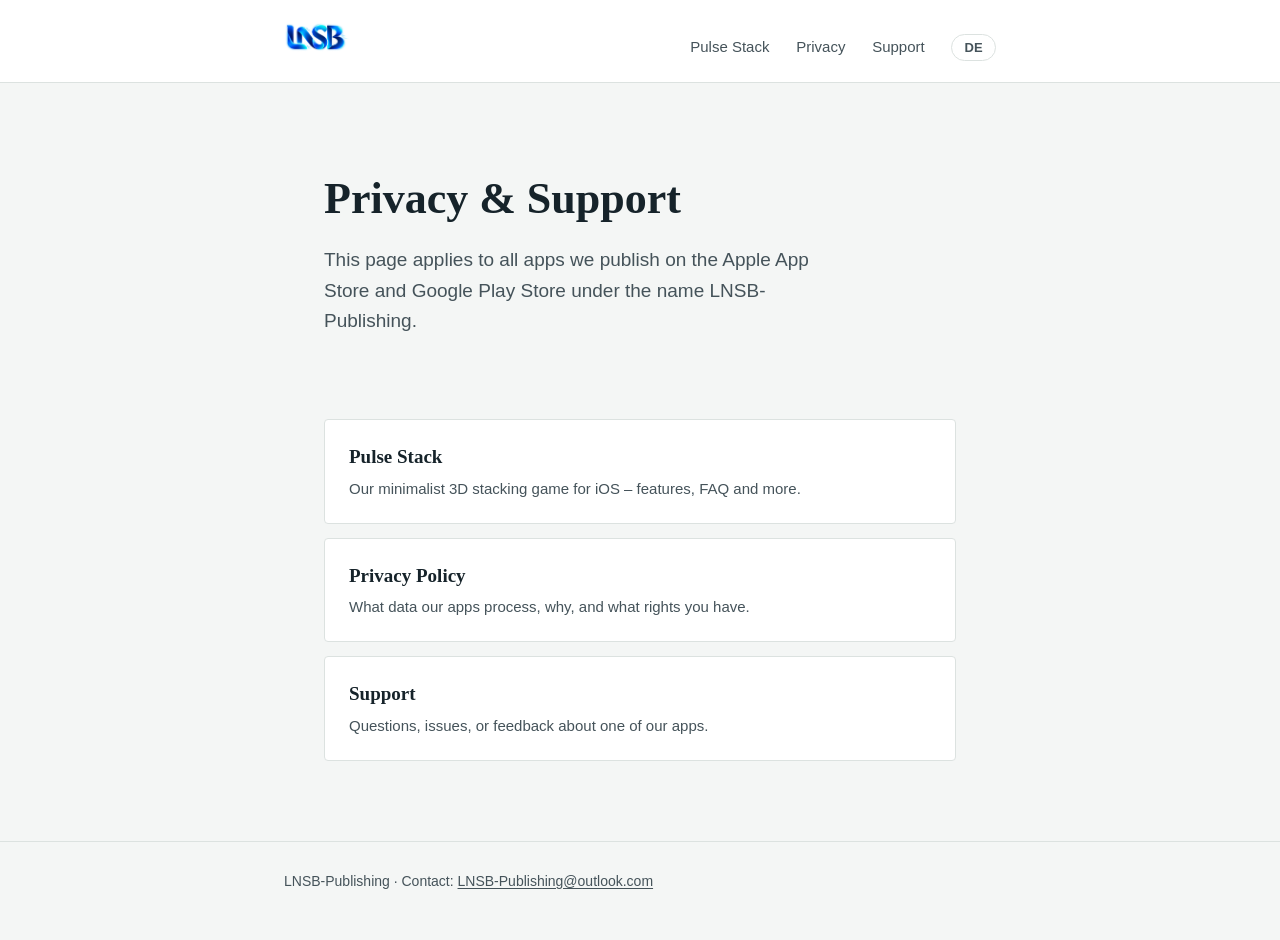
==== index.html @ 6f84be11 "Add files via upload" ====
<!DOCTYPE html>
<html lang="en">
<head>
<meta charset="UTF-8">
<meta name="viewport" content="width=device-width, initial-scale=1">
<title>LNSB-Publishing – Privacy &amp; Support</title>
<meta name="description" content="Privacy policy and support for all apps by LNSB-Publishing.">
<link rel="icon" type="image/png" href="favicon.png">
<link rel="stylesheet" href="style.css">
</head>
<body>

<header class="site-header">
  <div class="wrap">
    <a class="wordmark" href="index.html"><img src="logo-lnsb.png" alt="LNSB-Publishing" height="30"></a>
    <nav class="site-nav">
      <a href="marketing.html">Pulse Stack</a>
      <a href="privacy.html">Privacy</a>
      <a href="support.html">Support</a>
      <a class="lang-switch" href="de/index.html" hreflang="de">DE</a>
    </nav>
  </div>
</header>

<main>
  <div class="hero">
    <h1>Privacy &amp; Support</h1>
    <p>This page applies to all apps we publish on the Apple App Store and Google Play Store under the name LNSB-Publishing.</p>
  </div>

  <div class="links">
    <a class="link-tile" href="marketing.html">
      <div class="title">Pulse Stack</div>
      <div class="desc">Our minimalist 3D stacking game for iOS – features, FAQ and more.</div>
    </a>
    <a class="link-tile" href="privacy.html">
      <div class="title">Privacy Policy</div>
      <div class="desc">What data our apps process, why, and what rights you have.</div>
    </a>
    <a class="link-tile" href="support.html">
      <div class="title">Support</div>
      <div class="desc">Questions, issues, or feedback about one of our apps.</div>
    </a>
  </div>
</main>

<footer class="site-footer">
  <div class="wrap">
    LNSB-Publishing · Contact: <a href="mailto:LNSB-Publishing@outlook.com">LNSB-Publishing@outlook.com</a>
  </div>
</footer>

</body>
</html>
---- style.css ----
:root {
  --bg: #F4F6F5;
  --paper: #FFFFFF;
  --ink: #16232A;
  --ink-soft: #45535A;
  --hairline: #DCE2E0;
  --accent: #1F6B63;
  --accent-soft: #E4EEEC;
}

* { box-sizing: border-box; }

html { -webkit-text-size-adjust: 100%; }

body {
  margin: 0;
  background: var(--bg);
  color: var(--ink);
  font-family: -apple-system, BlinkMacSystemFont, "Segoe UI", Roboto, Helvetica, Arial, sans-serif;
  font-size: 17px;
  line-height: 1.6;
  -webkit-font-smoothing: antialiased;
}

h1, h2, h3 {
  font-family: Georgia, "Iowan Old Style", "Times New Roman", serif;
  font-weight: 600;
  line-height: 1.25;
  color: var(--ink);
}

a { color: var(--accent); text-decoration-thickness: 1px; text-underline-offset: 2px; }
a:hover { text-decoration-thickness: 2px; }

/* ---------- Header / Footer ---------- */

.site-header {
  border-bottom: 1px solid var(--hairline);
  background: var(--paper);
}

.site-header .wrap {
  max-width: 760px;
  margin: 0 auto;
  padding: 22px 24px;
  display: flex;
  align-items: baseline;
  justify-content: space-between;
  gap: 16px;
  flex-wrap: wrap;
}

.wordmark {
  display: inline-flex;
  align-items: center;
  font-family: Georgia, "Iowan Old Style", "Times New Roman", serif;
  font-size: 20px;
  font-weight: 700;
  color: var(--ink);
  text-decoration: none;
  letter-spacing: 0.01em;
}

.wordmark img {
  display: block;
  height: 30px;
  width: auto;
}

.site-nav a {
  margin-left: 22px;
  color: var(--ink-soft);
  font-size: 15px;
  text-decoration: none;
  border-bottom: 1px solid transparent;
  padding-bottom: 2px;
}

.site-nav a:hover,
.site-nav a[aria-current="page"] {
  color: var(--ink);
  border-bottom-color: var(--accent);
}

.site-nav a.lang-switch {
  margin-left: 22px;
  padding: 5px 12px;
  border: 1px solid var(--hairline);
  border-radius: 20px;
  color: var(--ink-soft);
  font-size: 13px;
  font-weight: 600;
  letter-spacing: 0.02em;
  text-transform: uppercase;
}

.site-nav a.lang-switch:hover {
  color: var(--paper);
  background: var(--accent);
  border-color: var(--accent);
}

.site-footer {
  border-top: 1px solid var(--hairline);
  margin-top: 64px;
}

.site-footer .wrap {
  max-width: 760px;
  margin: 0 auto;
  padding: 28px 24px 48px;
  color: var(--ink-soft);
  font-size: 14px;
}

.site-footer a { color: var(--ink-soft); }

/* ---------- Document layout (privacy / support) ---------- */

main.doc {
  max-width: 680px;
  margin: 0 auto;
  padding: 56px 24px 40px;
}

main.doc .eyebrow {
  color: var(--accent);
  font-size: 15px;
  margin: 0 0 6px;
}

main.doc h1 {
  font-size: 34px;
  margin: 0 0 8px;
}

main.doc .updated {
  color: var(--ink-soft);
  font-size: 14px;
  margin: 0 0 40px;
}

main.doc .lede {
  font-size: 18px;
  color: var(--ink-soft);
  margin-bottom: 40px;
}

main.doc section {
  padding: 28px 0;
  border-top: 1px solid var(--hairline);
}

main.doc section:first-of-type { border-top: none; padding-top: 0; }

main.doc h2 {
  font-size: 21px;
  margin: 0 0 4px;
  display: flex;
  gap: 12px;
  align-items: baseline;
}

main.doc h2 .num {
  font-family: -apple-system, BlinkMacSystemFont, "Segoe UI", Roboto, Helvetica, Arial, sans-serif;
  font-weight: 600;
  color: var(--accent);
  font-size: 16px;
}

main.doc h3 {
  font-size: 17px;
  margin: 20px 0 6px;
}

main.doc p { margin: 12px 0; }
main.doc ul { margin: 12px 0; padding-left: 22px; }
main.doc li { margin: 6px 0; }

.callout {
  background: var(--accent-soft);
  border-left: 3px solid var(--accent);
  padding: 14px 18px;
  border-radius: 2px;
  font-size: 15px;
  color: var(--ink);
  margin: 20px 0;
}

.note {
  font-size: 14px;
  color: var(--ink-soft);
  font-style: italic;
}

table.data-table {
  width: 100%;
  border-collapse: collapse;
  margin: 16px 0;
  font-size: 15px;
}

table.data-table th, table.data-table td {
  text-align: left;
  padding: 10px 12px;
  border-bottom: 1px solid var(--hairline);
  vertical-align: top;
}

table.data-table th {
  color: var(--ink-soft);
  font-weight: 600;
  font-size: 13px;
  text-transform: none;
}

/* ---------- Homepage ---------- */

.hero {
  max-width: 680px;
  margin: 0 auto;
  padding: 88px 24px 40px;
}

.hero h1 {
  font-size: 44px;
  margin: 0 0 18px;
}

.hero p {
  font-size: 19px;
  color: var(--ink-soft);
  max-width: 46ch;
}

.links {
  max-width: 680px;
  margin: 24px auto 80px;
  padding: 0 24px;
  display: grid;
  gap: 14px;
}

.link-tile {
  display: block;
  padding: 22px 24px;
  background: var(--paper);
  border: 1px solid var(--hairline);
  border-radius: 4px;
  text-decoration: none;
  color: var(--ink);
  transition: border-color 0.15s ease;
}

.link-tile:hover { border-color: var(--accent); }

.link-tile .title {
  font-family: Georgia, "Iowan Old Style", "Times New Roman", serif;
  font-size: 19px;
  font-weight: 700;
  margin-bottom: 4px;
}

.link-tile .desc {
  color: var(--ink-soft);
  font-size: 15px;
}

@media (max-width: 480px) {
  .hero h1 { font-size: 34px; }
  main.doc h1 { font-size: 28px; }
  .site-nav a { margin-left: 14px; }
}
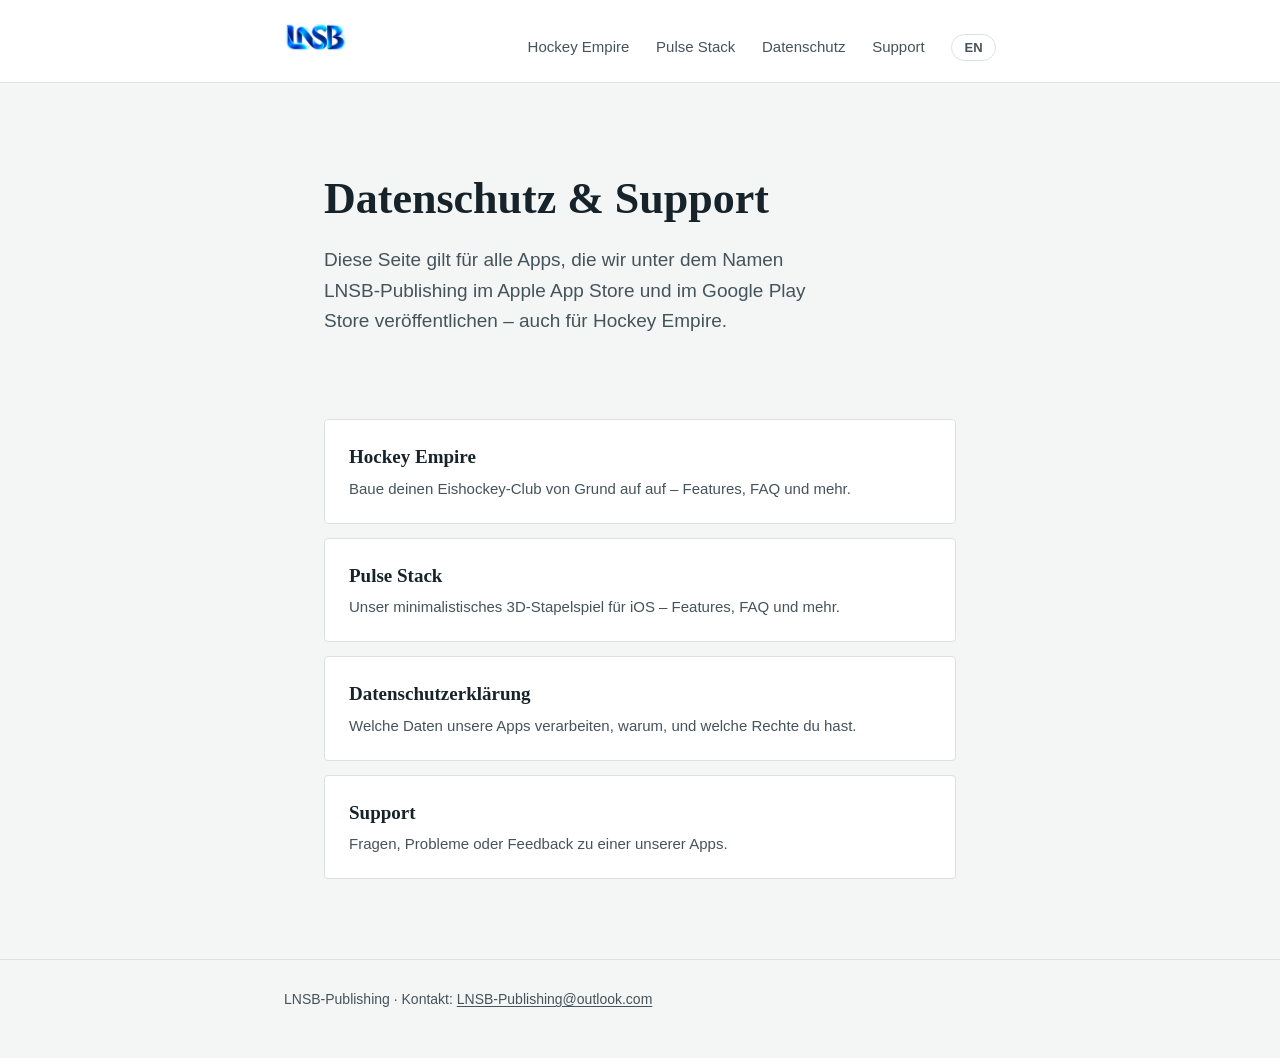
==== commit 04a883f8: "Add files via upload" ====
--- a/index.html
+++ b/index.html
@@ -1,52 +1,58 @@
 <!DOCTYPE html>
-<html lang="en">
+<html lang="de">
 <head>
 <meta charset="UTF-8">
 <meta name="viewport" content="width=device-width, initial-scale=1">
-<title>LNSB-Publishing – Privacy &amp; Support</title>
-<meta name="description" content="Privacy policy and support for all apps by LNSB-Publishing.">
-<link rel="icon" type="image/png" href="favicon.png">
-<link rel="stylesheet" href="style.css">
+<title>LNSB-Publishing – Datenschutz &amp; Support</title>
+<meta name="description" content="Datenschutzerklärung und Support für alle Apps von LNSB-Publishing, inklusive Hockey Empire.">
+<link rel="icon" type="image/png" href="../favicon.png">
+<link rel="alternate" hreflang="en" href="../index.html">
+<link rel="stylesheet" href="../style.css">
 </head>
 <body>
 
 <header class="site-header">
   <div class="wrap">
-    <a class="wordmark" href="index.html"><img src="logo-lnsb.png" alt="LNSB-Publishing" height="30"></a>
+    <a class="wordmark" href="index.html"><img src="../logo-lnsb.png" alt="LNSB-Publishing" height="30"></a>
     <nav class="site-nav">
+      <a href="hockey-empire.html">Hockey Empire</a>
       <a href="marketing.html">Pulse Stack</a>
-      <a href="privacy.html">Privacy</a>
+      <a href="privacy.html">Datenschutz</a>
       <a href="support.html">Support</a>
-      <a class="lang-switch" href="de/index.html" hreflang="de">DE</a>
+      <a class="lang-switch" href="../index.html" hreflang="en">EN</a>
     </nav>
   </div>
 </header>
 
 <main>
   <div class="hero">
-    <h1>Privacy &amp; Support</h1>
-    <p>This page applies to all apps we publish on the Apple App Store and Google Play Store under the name LNSB-Publishing.</p>
+    <h1>Datenschutz &amp; Support</h1>
+    <p>Diese Seite gilt für alle Apps, die wir unter dem Namen LNSB-Publishing im Apple App Store und im Google Play Store veröffentlichen – auch für Hockey Empire.</p>
   </div>
 
   <div class="links">
+    <a class="link-tile" href="hockey-empire.html">
+      <div class="title">Hockey Empire</div>
+      <div class="desc">Baue deinen Eishockey-Club von Grund auf auf – Features, FAQ und mehr.</div>
+    </a>
     <a class="link-tile" href="marketing.html">
       <div class="title">Pulse Stack</div>
-      <div class="desc">Our minimalist 3D stacking game for iOS – features, FAQ and more.</div>
+      <div class="desc">Unser minimalistisches 3D-Stapelspiel für iOS – Features, FAQ und mehr.</div>
     </a>
     <a class="link-tile" href="privacy.html">
-      <div class="title">Privacy Policy</div>
-      <div class="desc">What data our apps process, why, and what rights you have.</div>
+      <div class="title">Datenschutzerklärung</div>
+      <div class="desc">Welche Daten unsere Apps verarbeiten, warum, und welche Rechte du hast.</div>
     </a>
     <a class="link-tile" href="support.html">
       <div class="title">Support</div>
-      <div class="desc">Questions, issues, or feedback about one of our apps.</div>
+      <div class="desc">Fragen, Probleme oder Feedback zu einer unserer Apps.</div>
     </a>
   </div>
 </main>
 
 <footer class="site-footer">
   <div class="wrap">
-    LNSB-Publishing · Contact: <a href="mailto:LNSB-Publishing@outlook.com">LNSB-Publishing@outlook.com</a>
+    LNSB-Publishing · Kontakt: <a href="mailto:LNSB-Publishing@outlook.com">LNSB-Publishing@outlook.com</a>
   </div>
 </footer>
 
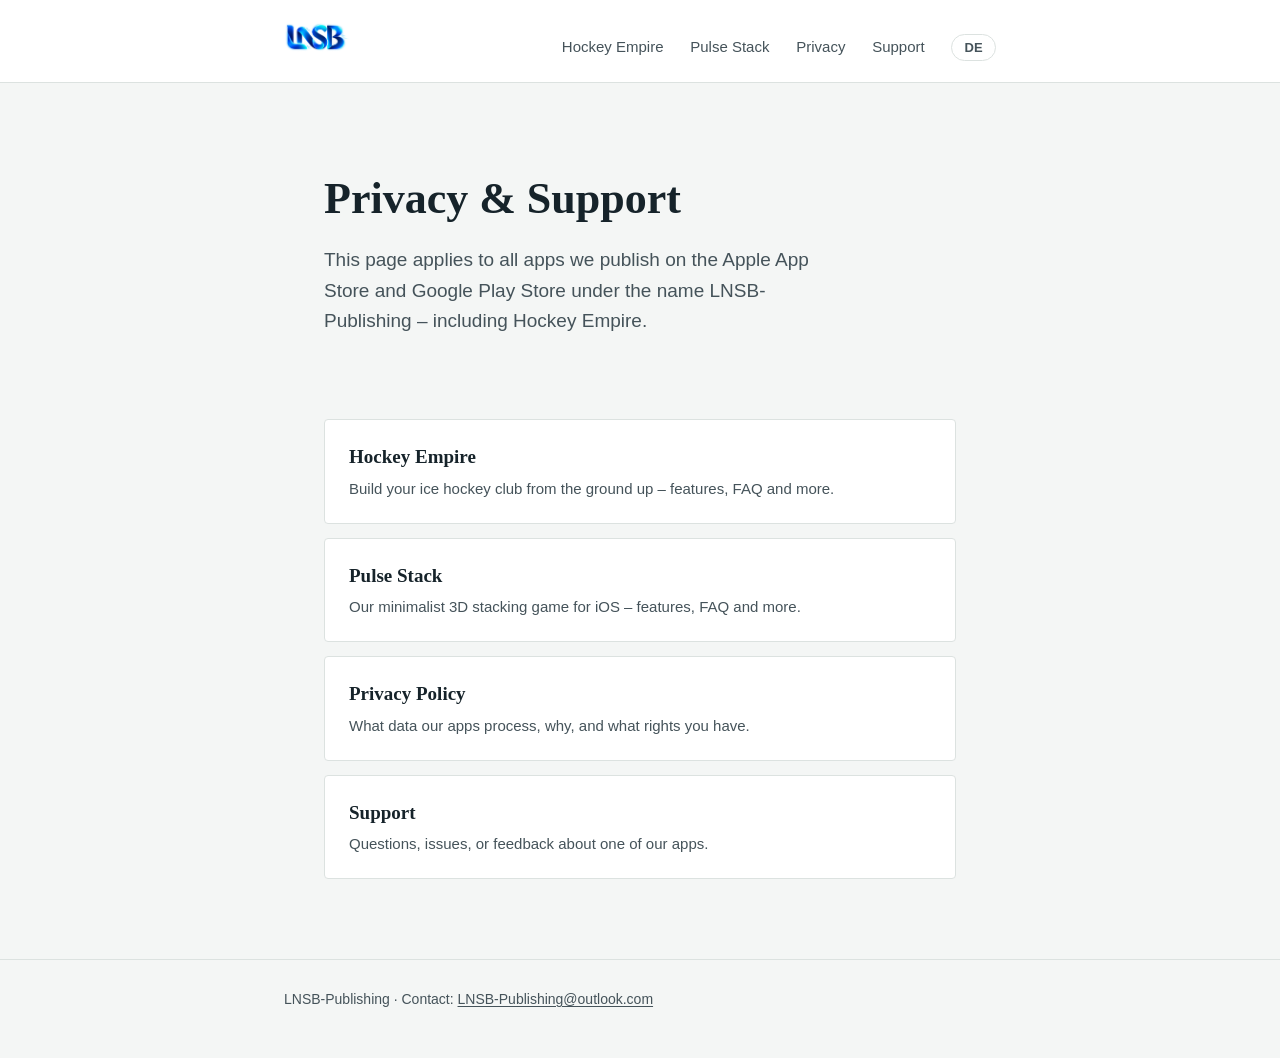
==== commit bb590953: "Add files via upload" ====
--- a/index.html
+++ b/index.html
@@ -1,58 +1,58 @@
 <!DOCTYPE html>
-<html lang="de">
+<html lang="en">
 <head>
 <meta charset="UTF-8">
 <meta name="viewport" content="width=device-width, initial-scale=1">
-<title>LNSB-Publishing – Datenschutz &amp; Support</title>
-<meta name="description" content="Datenschutzerklärung und Support für alle Apps von LNSB-Publishing, inklusive Hockey Empire.">
-<link rel="icon" type="image/png" href="../favicon.png">
-<link rel="alternate" hreflang="en" href="../index.html">
-<link rel="stylesheet" href="../style.css">
+<title>LNSB-Publishing – Privacy &amp; Support</title>
+<meta name="description" content="Privacy policy and support for all apps by LNSB-Publishing, including Hockey Empire.">
+<link rel="icon" type="image/png" href="favicon.png">
+<link rel="alternate" hreflang="de" href="de/index.html">
+<link rel="stylesheet" href="style.css">
 </head>
 <body>
 
 <header class="site-header">
   <div class="wrap">
-    <a class="wordmark" href="index.html"><img src="../logo-lnsb.png" alt="LNSB-Publishing" height="30"></a>
+    <a class="wordmark" href="index.html"><img src="logo-lnsb.png" alt="LNSB-Publishing" height="30"></a>
     <nav class="site-nav">
       <a href="hockey-empire.html">Hockey Empire</a>
       <a href="marketing.html">Pulse Stack</a>
-      <a href="privacy.html">Datenschutz</a>
+      <a href="privacy.html">Privacy</a>
       <a href="support.html">Support</a>
-      <a class="lang-switch" href="../index.html" hreflang="en">EN</a>
+      <a class="lang-switch" href="de/index.html" hreflang="de">DE</a>
     </nav>
   </div>
 </header>
 
 <main>
   <div class="hero">
-    <h1>Datenschutz &amp; Support</h1>
-    <p>Diese Seite gilt für alle Apps, die wir unter dem Namen LNSB-Publishing im Apple App Store und im Google Play Store veröffentlichen – auch für Hockey Empire.</p>
+    <h1>Privacy &amp; Support</h1>
+    <p>This page applies to all apps we publish on the Apple App Store and Google Play Store under the name LNSB-Publishing – including Hockey Empire.</p>
   </div>
 
   <div class="links">
     <a class="link-tile" href="hockey-empire.html">
       <div class="title">Hockey Empire</div>
-      <div class="desc">Baue deinen Eishockey-Club von Grund auf auf – Features, FAQ und mehr.</div>
+      <div class="desc">Build your ice hockey club from the ground up – features, FAQ and more.</div>
     </a>
     <a class="link-tile" href="marketing.html">
       <div class="title">Pulse Stack</div>
-      <div class="desc">Unser minimalistisches 3D-Stapelspiel für iOS – Features, FAQ und mehr.</div>
+      <div class="desc">Our minimalist 3D stacking game for iOS – features, FAQ and more.</div>
     </a>
     <a class="link-tile" href="privacy.html">
-      <div class="title">Datenschutzerklärung</div>
-      <div class="desc">Welche Daten unsere Apps verarbeiten, warum, und welche Rechte du hast.</div>
+      <div class="title">Privacy Policy</div>
+      <div class="desc">What data our apps process, why, and what rights you have.</div>
     </a>
     <a class="link-tile" href="support.html">
       <div class="title">Support</div>
-      <div class="desc">Fragen, Probleme oder Feedback zu einer unserer Apps.</div>
+      <div class="desc">Questions, issues, or feedback about one of our apps.</div>
     </a>
   </div>
 </main>
 
 <footer class="site-footer">
   <div class="wrap">
-    LNSB-Publishing · Kontakt: <a href="mailto:LNSB-Publishing@outlook.com">LNSB-Publishing@outlook.com</a>
+    LNSB-Publishing · Contact: <a href="mailto:LNSB-Publishing@outlook.com">LNSB-Publishing@outlook.com</a>
   </div>
 </footer>
 
